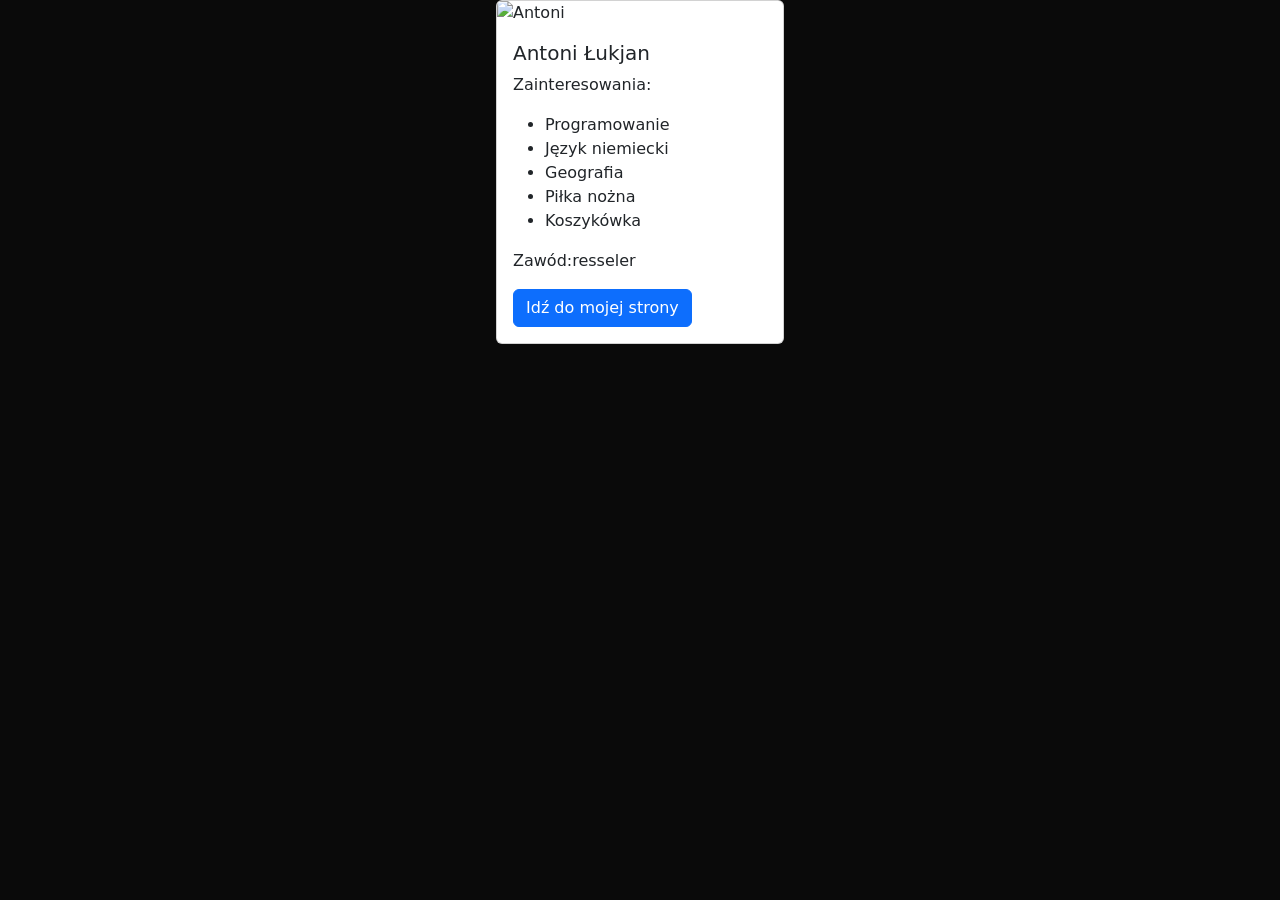
==== index.html @ e7610b3d "Rename index7.html to index.html" ====
<!DOCTYPE html>
<html lang="en">
<head>
    <meta charset="UTF-8">
    <meta name="viewport" content="width=device-width, initial-scale=1.0">
    <title>Antoni Łukjan</title>
<link href="https://cdn.jsdelivr.net/npm/bootstrap@5.3.8/dist/css/bootstrap.min.css" rel="stylesheet" integrity="sha384-sRIl4kxILFvY47J16cr9ZwB07vP4J8+LH7qKQnuqkuIAvNWLzeN8tE5YBujZqJLB" crossorigin="anonymous">
<script src="https://cdn.jsdelivr.net/npm/bootstrap@5.3.8/dist/js/bootstrap.bundle.min.js" integrity="sha384-FKyoEForCGlyvwx9Hj09JcYn3nv7wiPVlz7YYwJrWVcXK/BmnVDxM+D2scQbITxI" crossorigin="anonymous"></script>
    <link rel="stylesheet" href="style7.css">
</head>
<body>
    <div class="karta">
        <div class="card d-flex" style="width: 18rem;">
          <img src="c:\Users\Antoni\Downloads\f3365add-f8f5-4e38-83cd-3642f812b215.jpg" class="card-img-top" alt="Antoni">
          <div class="card-body">
        <h5 class="card-title">Antoni Łukjan</h5>
        <p class="card-text">Zainteresowania:
            <ul>
                <li>Programowanie</li>
                    <li>Język niemiecki</li>
                    <li>Geografia</li>
                    <li>Piłka nożna</li>
                    <li>Koszykówka</li>
            </ul>
            Zawód:resseler
        </p>
        <a href="https://antonilukjan2010-hub.github.io/strona-responsywna/" class="btn btn-primary button1">Idź do mojej strony</a>

          </div>
        </div>
    </div>
    <script src="script7.js defer"></script>
</body>
</html>
---- style7.css ----
body {
    background: #0a0a0a;
}
.card 
{
    display: flex;
}
.karta {
    position: relative;
    justify-content: center;
    align-items: center;
    display: flex;

}
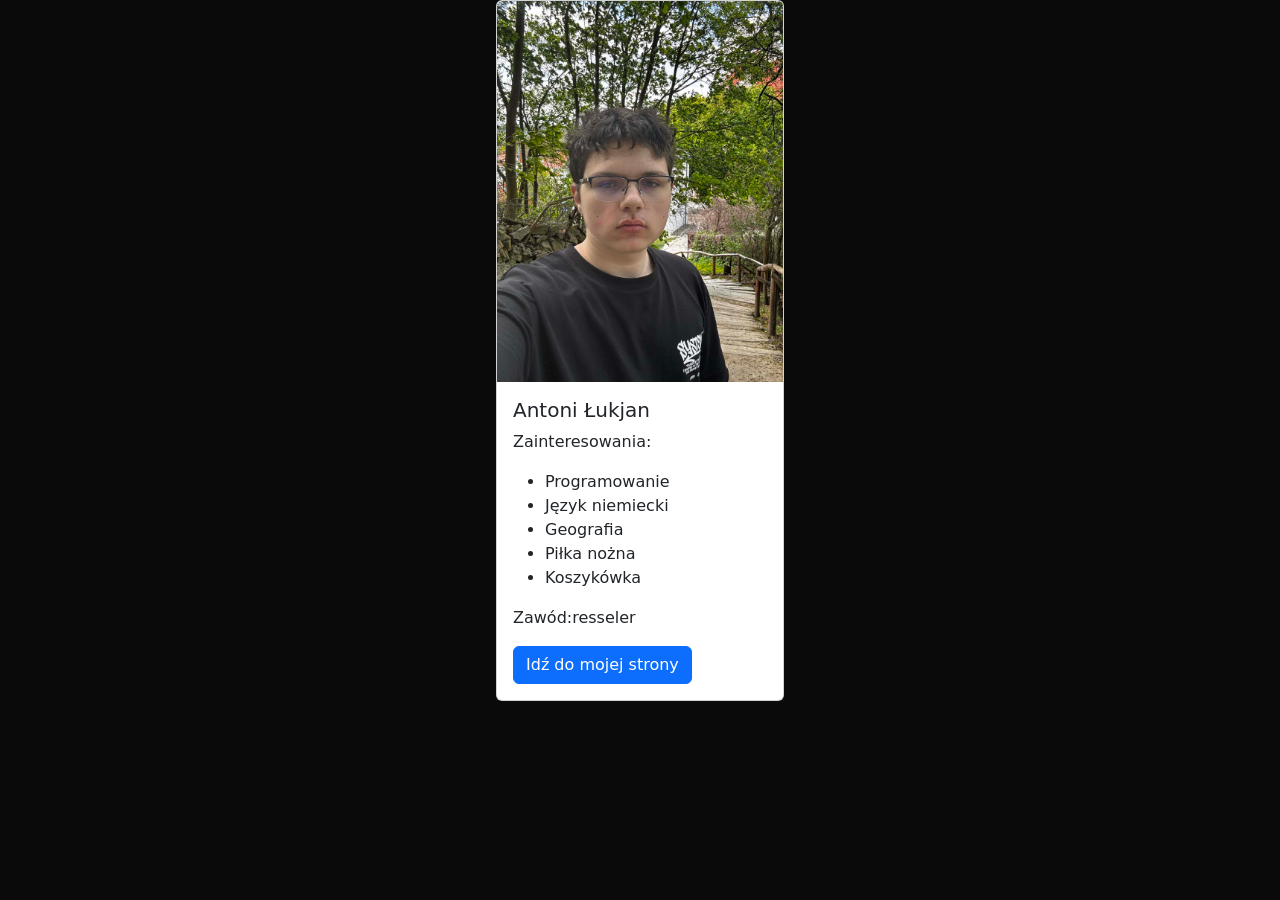
==== commit 798fcf4d: "Update index.html" ====
--- a/index.html
+++ b/index.html
@@ -11,7 +11,7 @@
 <body>
     <div class="karta">
         <div class="card d-flex" style="width: 18rem;">
-          <img src="c:\Users\Antoni\Downloads\f3365add-f8f5-4e38-83cd-3642f812b215.jpg" class="card-img-top" alt="Antoni">
+          <img src="f3365add-f8f5-4e38-83cd-3642f812b215.jpg" class="card-img-top" alt="Antoni">
           <div class="card-body">
         <h5 class="card-title">Antoni Łukjan</h5>
         <p class="card-text">Zainteresowania:
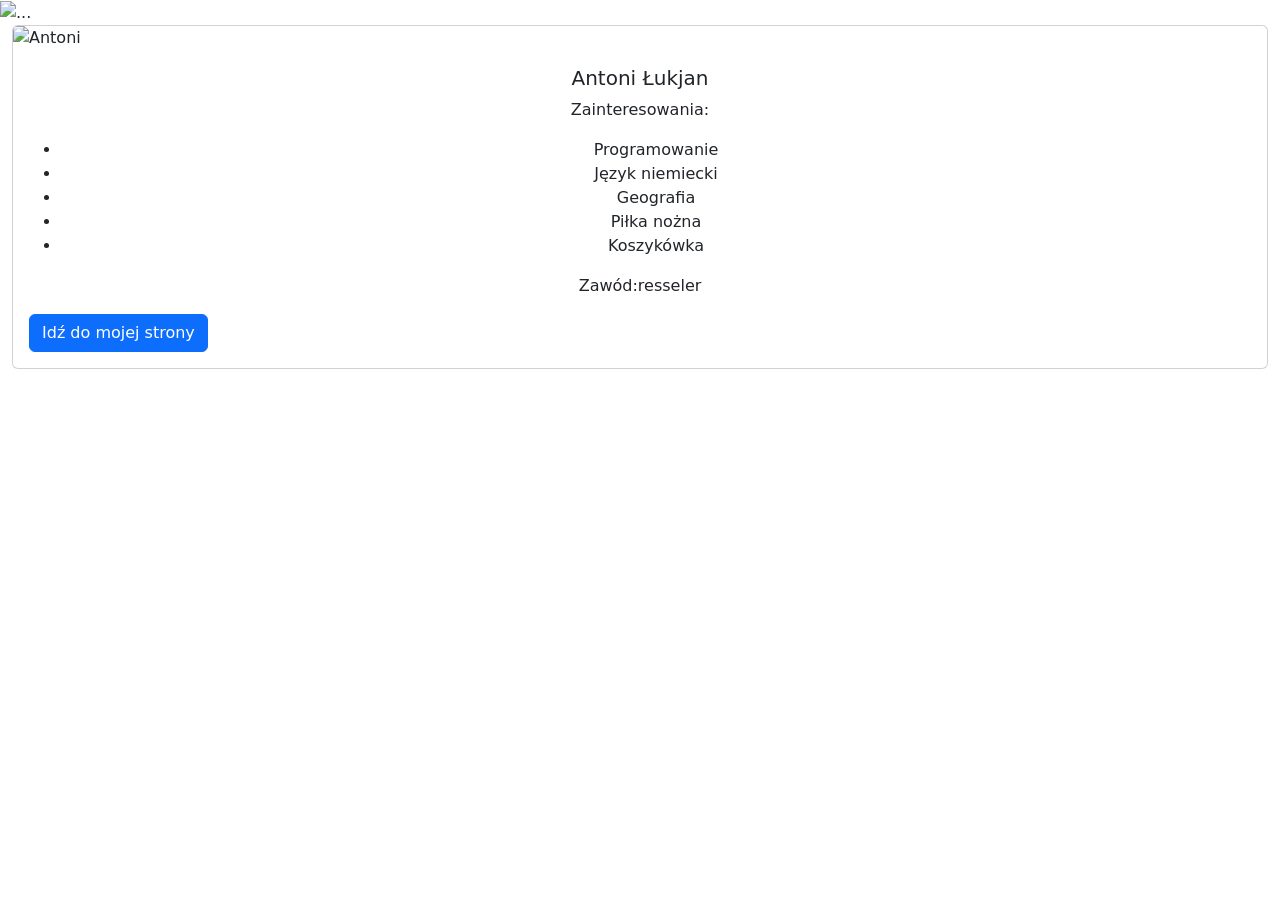
==== commit d79a3c74: "Refactor index.html structure and styling" ====
--- a/index.html
+++ b/index.html
@@ -1,3 +1,4 @@
+<!DOCTYPE html>
 <!DOCTYPE html>
 <html lang="en">
 <head>
@@ -6,29 +7,32 @@
     <title>Antoni Łukjan</title>
 <link href="https://cdn.jsdelivr.net/npm/bootstrap@5.3.8/dist/css/bootstrap.min.css" rel="stylesheet" integrity="sha384-sRIl4kxILFvY47J16cr9ZwB07vP4J8+LH7qKQnuqkuIAvNWLzeN8tE5YBujZqJLB" crossorigin="anonymous">
 <script src="https://cdn.jsdelivr.net/npm/bootstrap@5.3.8/dist/js/bootstrap.bundle.min.js" integrity="sha384-FKyoEForCGlyvwx9Hj09JcYn3nv7wiPVlz7YYwJrWVcXK/BmnVDxM+D2scQbITxI" crossorigin="anonymous"></script>
-    <link rel="stylesheet" href="style7.css">
+    <link rel="stylesheet" href="style4.css">
 </head>
 <body>
-    <div class="karta">
-        <div class="card d-flex" style="width: 18rem;">
-          <img src="f3365add-f8f5-4e38-83cd-3642f812b215.jpg" class="card-img-top" alt="Antoni">
+    <div class="card2">
+        <div class="card2">
+  <img src="C:\Users\Komputer\Downloads\f3365add-f8f5-4e38-83cd-3642f812b215.jpg" class="card-img-top card2" alt="...">
+  </div>      
+  <div class="karta container-fluid">
+        <div class="card d-flex">
+          <img src="C:\Users\Komputer\Downloads\f3365add-f8f5-4e38-83cd-3642f812b215.jpg" class="card-img-top" alt="Antoni">
           <div class="card-body">
-        <h5 class="card-title">Antoni Łukjan</h5>
-        <p class="card-text">Zainteresowania:
-            <ul>
+        <h5 class="card-title  text-center">Antoni Łukjan</h5>
+        <p class="card-text text-center">Zainteresowania:
+            <ul class="text-center">
                 <li>Programowanie</li>
                     <li>Język niemiecki</li>
                     <li>Geografia</li>
                     <li>Piłka nożna</li>
                     <li>Koszykówka</li>
             </ul>
-            Zawód:resseler
+            <div class="text-center">Zawód:resseler</div>
         </p>
         <a href="https://antonilukjan2010-hub.github.io/strona-responsywna/" class="btn btn-primary button1">Idź do mojej strony</a>
-
+        </div>
           </div>
         </div>
     </div>
-    <script src="script7.js defer"></script>
 </body>
 </html>
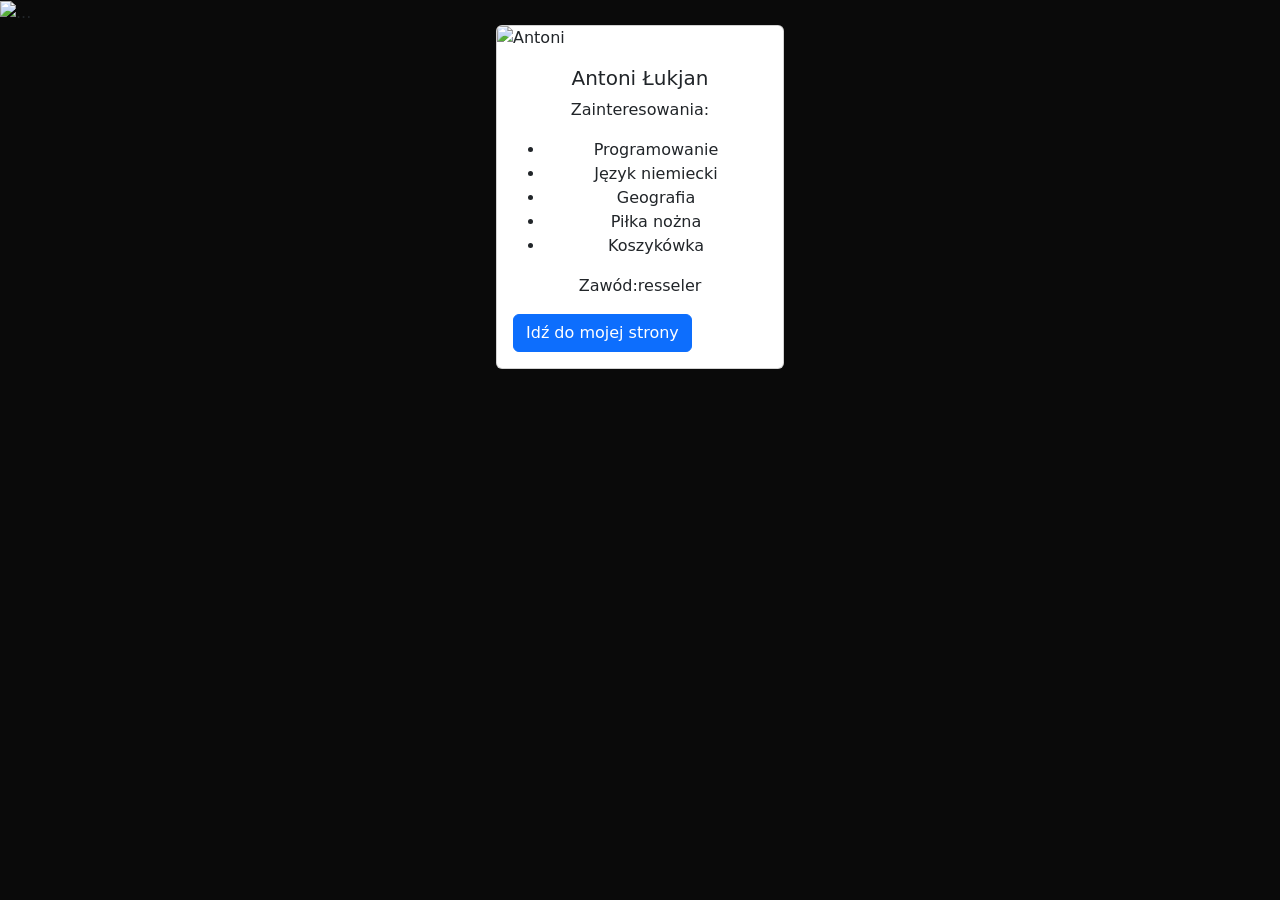
==== commit 9a34600d: "Update index.html" ====
--- a/index.html
+++ b/index.html
@@ -7,7 +7,7 @@
     <title>Antoni Łukjan</title>
 <link href="https://cdn.jsdelivr.net/npm/bootstrap@5.3.8/dist/css/bootstrap.min.css" rel="stylesheet" integrity="sha384-sRIl4kxILFvY47J16cr9ZwB07vP4J8+LH7qKQnuqkuIAvNWLzeN8tE5YBujZqJLB" crossorigin="anonymous">
 <script src="https://cdn.jsdelivr.net/npm/bootstrap@5.3.8/dist/js/bootstrap.bundle.min.js" integrity="sha384-FKyoEForCGlyvwx9Hj09JcYn3nv7wiPVlz7YYwJrWVcXK/BmnVDxM+D2scQbITxI" crossorigin="anonymous"></script>
-    <link rel="stylesheet" href="style4.css">
+    <link rel="stylesheet" href="style7.css">
 </head>
 <body>
     <div class="card2">
--- a/style7.css
+++ b/style7.css
@@ -0,0 +1,34 @@
+body {
+    background: #0a0a0a;
+    width: 100%;
+    height: 100%;
+}
+.card 
+{
+    display: flex;
+    width: 18rem;
+    background-size: cover;
+    background-position: center;
+}
+.karta {
+    position: relative;
+    justify-content: center;
+    align-items: center;
+    display: flex;
+
+}
+
+
+@media(max-width:1200px){
+.card{
+    width: 100%;
+    height: 100%;
+}
+
+.card2 {
+    position: absolute;
+    width: 100%;
+    height: 100%;
+    z-index:0;
+}
+}
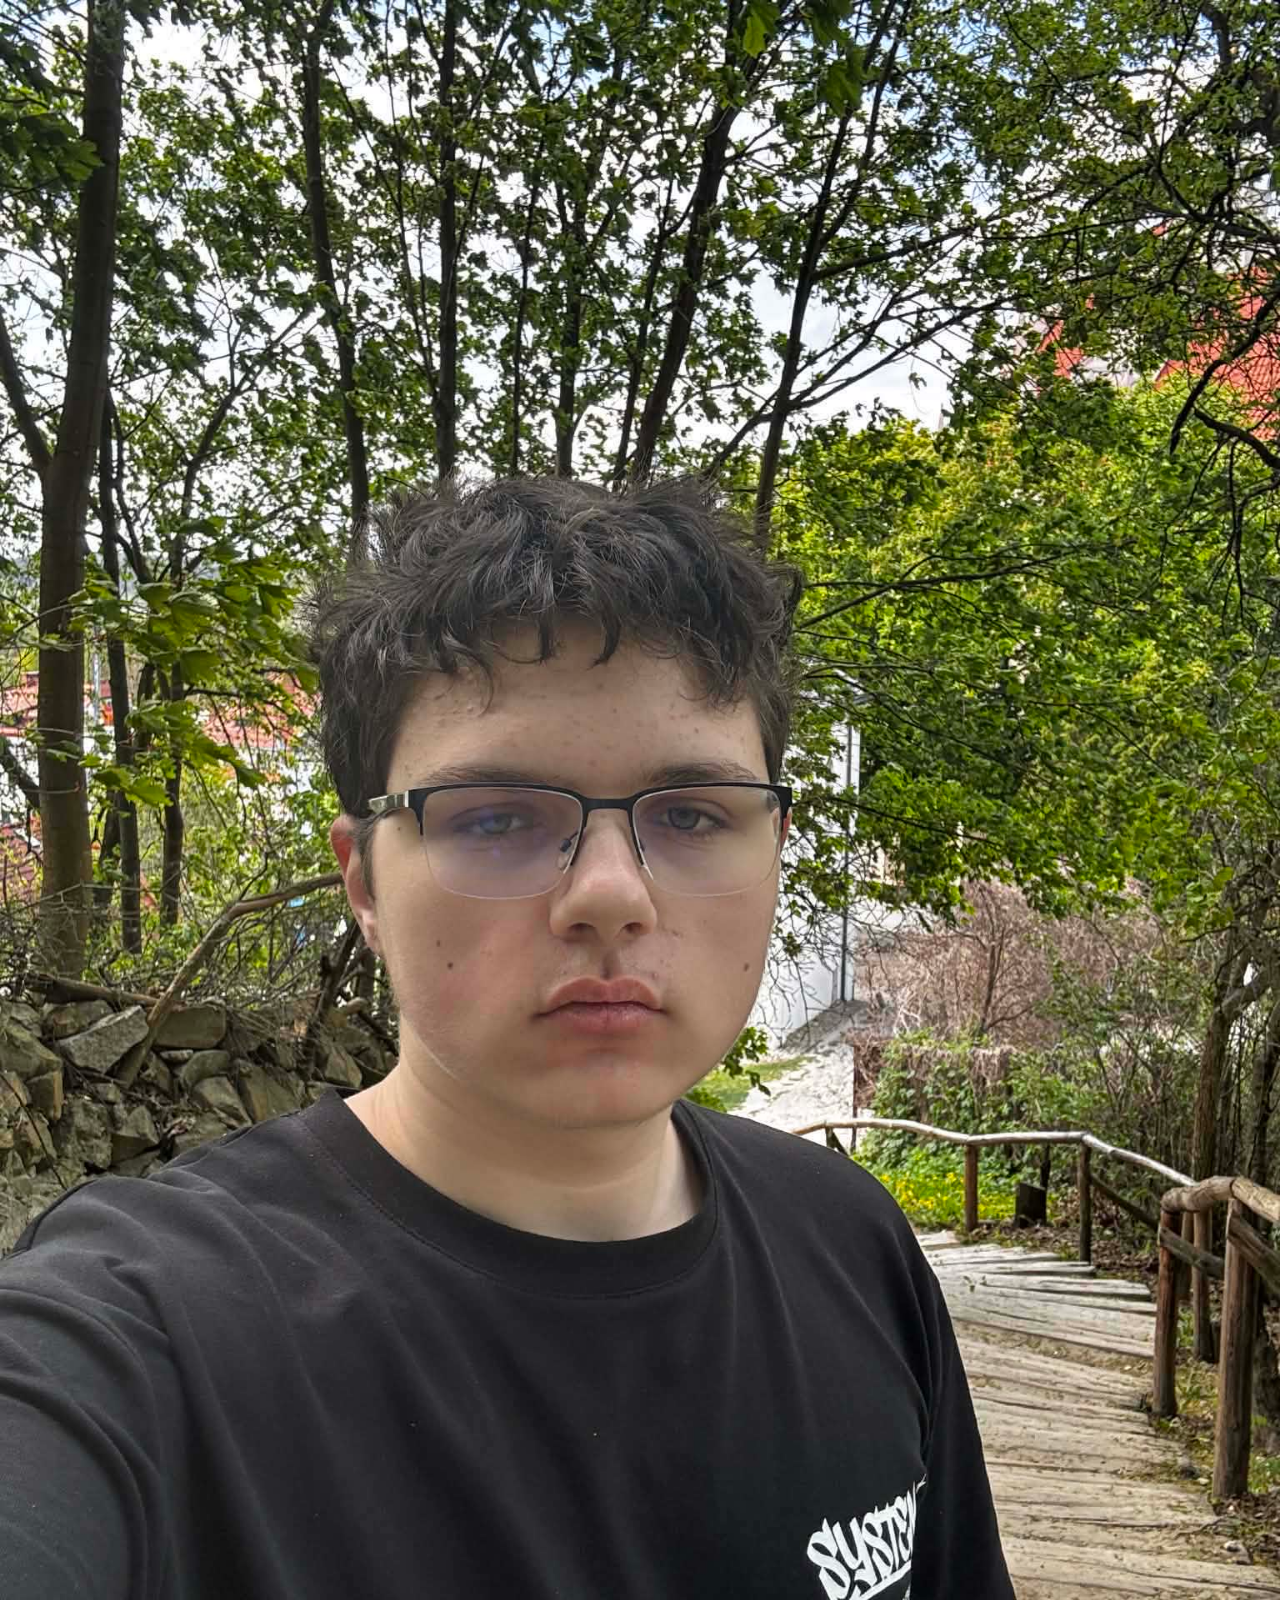
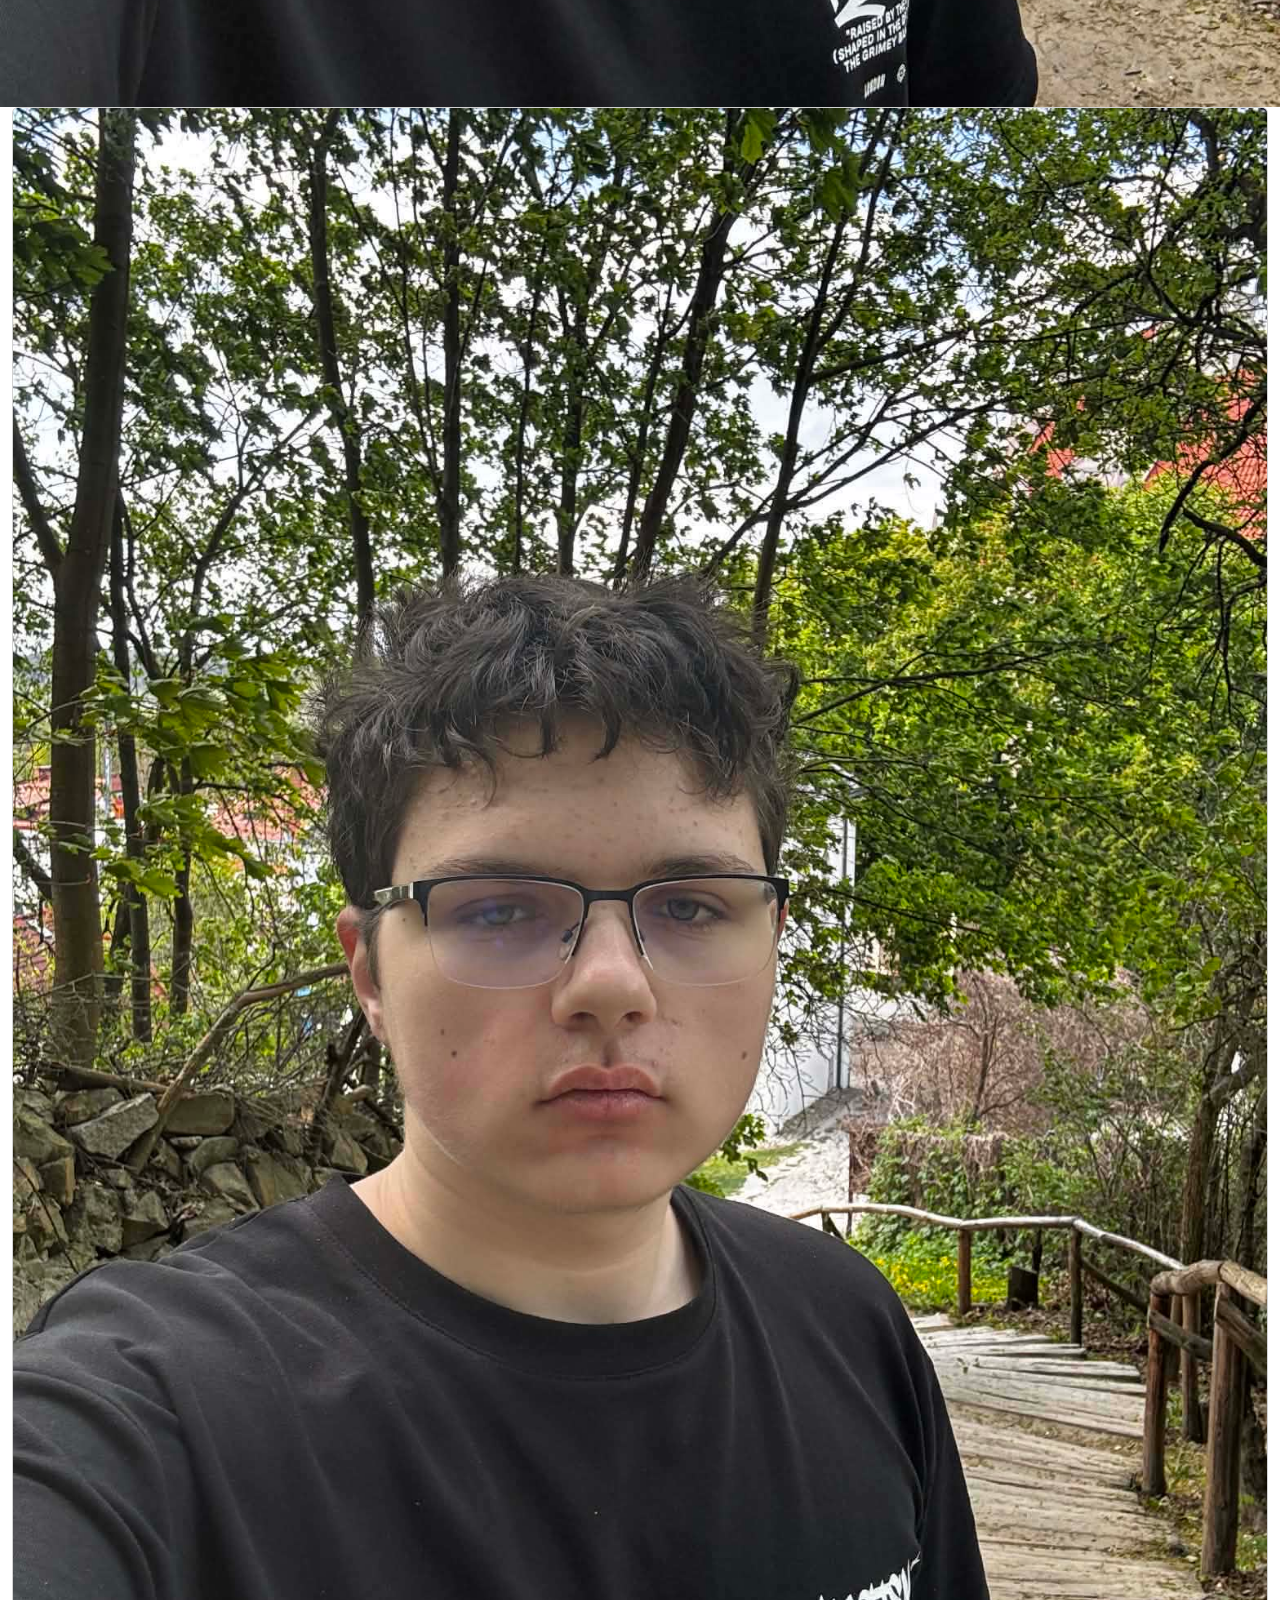
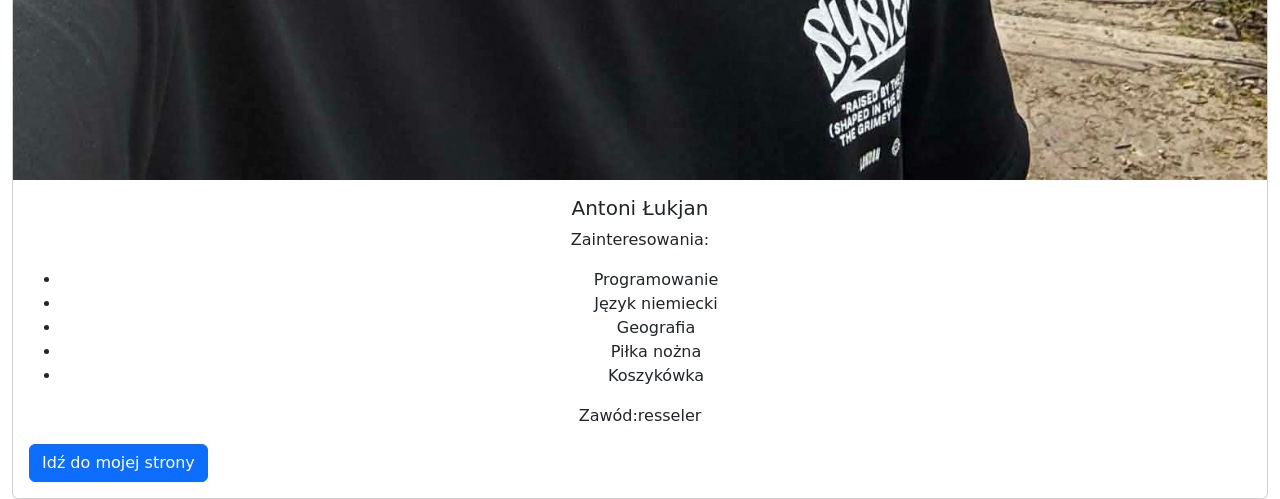
==== commit 3321cf98: "Update index.html" ====
--- a/index.html
+++ b/index.html
@@ -7,16 +7,16 @@
     <title>Antoni Łukjan</title>
 <link href="https://cdn.jsdelivr.net/npm/bootstrap@5.3.8/dist/css/bootstrap.min.css" rel="stylesheet" integrity="sha384-sRIl4kxILFvY47J16cr9ZwB07vP4J8+LH7qKQnuqkuIAvNWLzeN8tE5YBujZqJLB" crossorigin="anonymous">
 <script src="https://cdn.jsdelivr.net/npm/bootstrap@5.3.8/dist/js/bootstrap.bundle.min.js" integrity="sha384-FKyoEForCGlyvwx9Hj09JcYn3nv7wiPVlz7YYwJrWVcXK/BmnVDxM+D2scQbITxI" crossorigin="anonymous"></script>
-    <link rel="stylesheet" href="style7.css">
+    <link rel="stylesheet" href="style.css">
 </head>
 <body>
     <div class="card2">
         <div class="card2">
-  <img src="C:\Users\Komputer\Downloads\f3365add-f8f5-4e38-83cd-3642f812b215.jpg" class="card-img-top card2" alt="...">
+  <img src="f3365add-f8f5-4e38-83cd-3642f812b215.jpg" class="card-img-top card2" alt="...">
   </div>      
   <div class="karta container-fluid">
         <div class="card d-flex">
-          <img src="C:\Users\Komputer\Downloads\f3365add-f8f5-4e38-83cd-3642f812b215.jpg" class="card-img-top" alt="Antoni">
+          <img src="f3365add-f8f5-4e38-83cd-3642f812b215.jpg" class="card-img-top" alt="Antoni">
           <div class="card-body">
         <h5 class="card-title  text-center">Antoni Łukjan</h5>
         <p class="card-text text-center">Zainteresowania:
